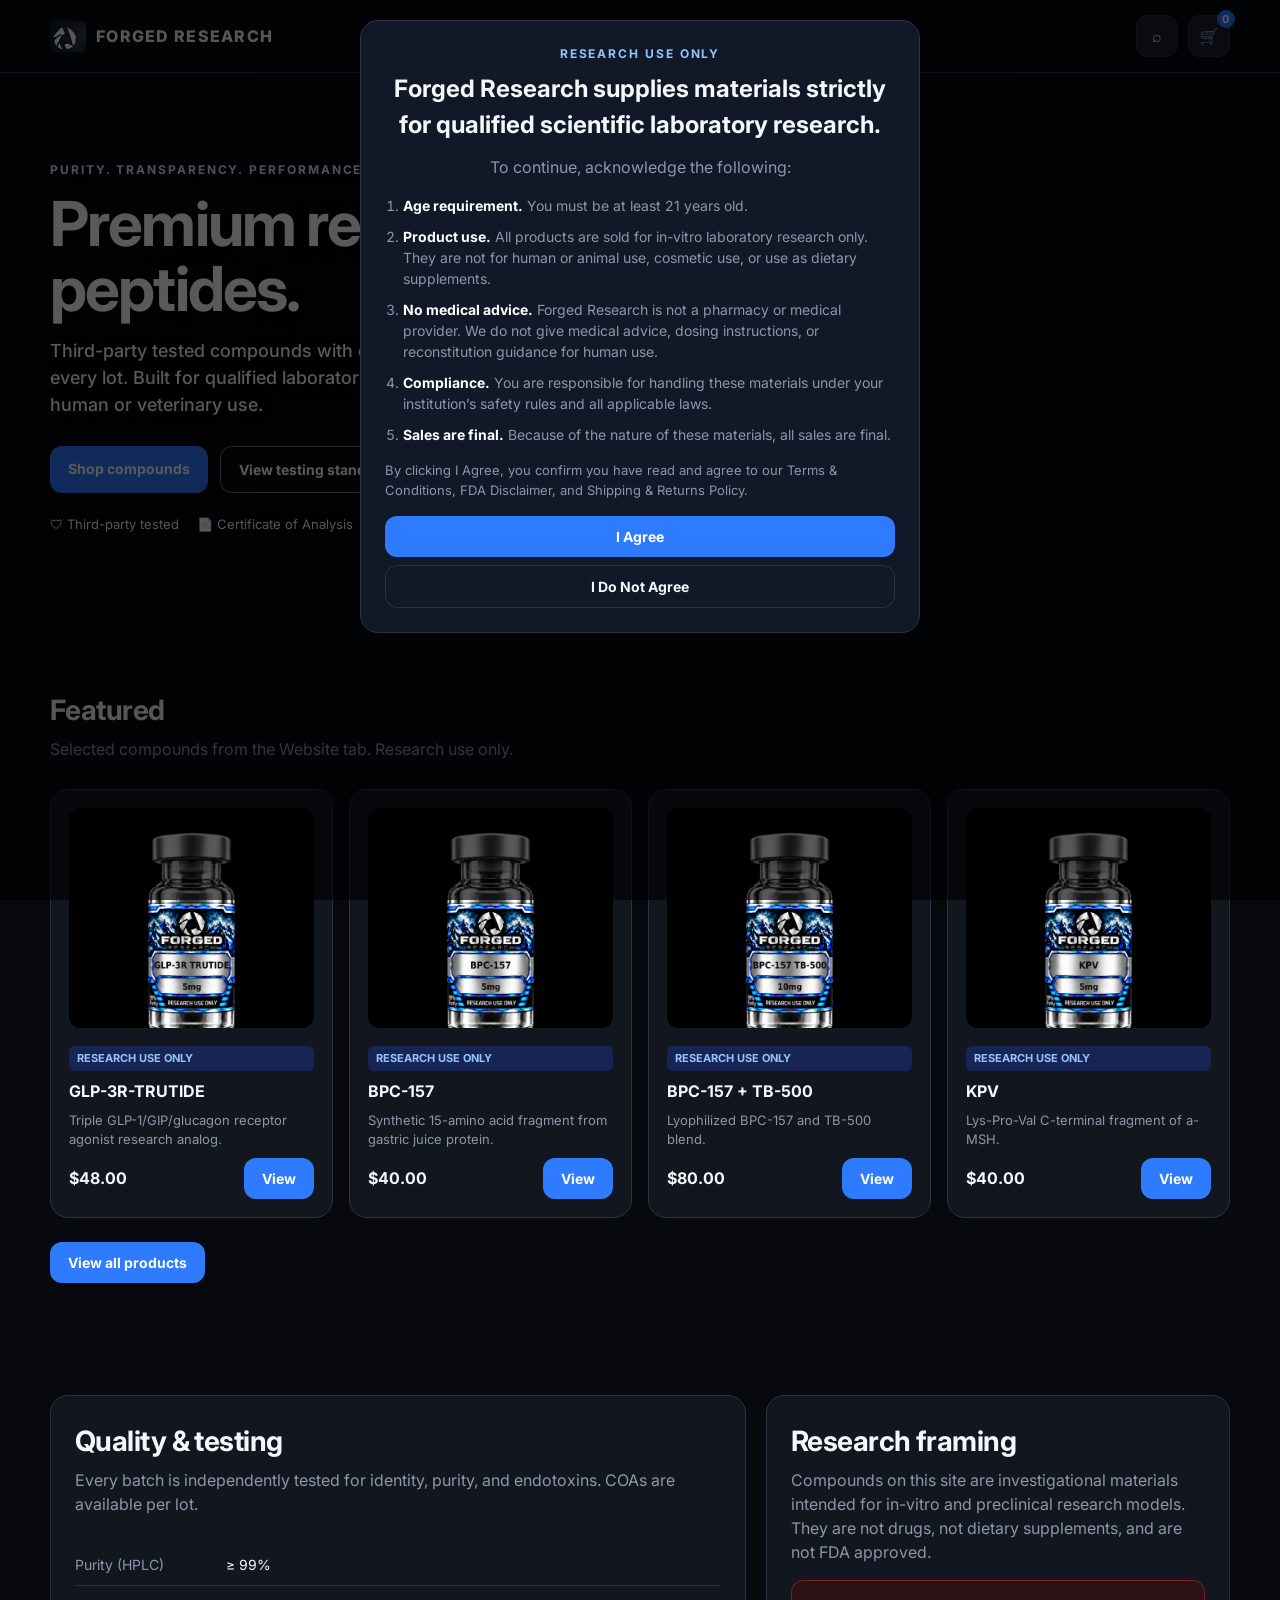
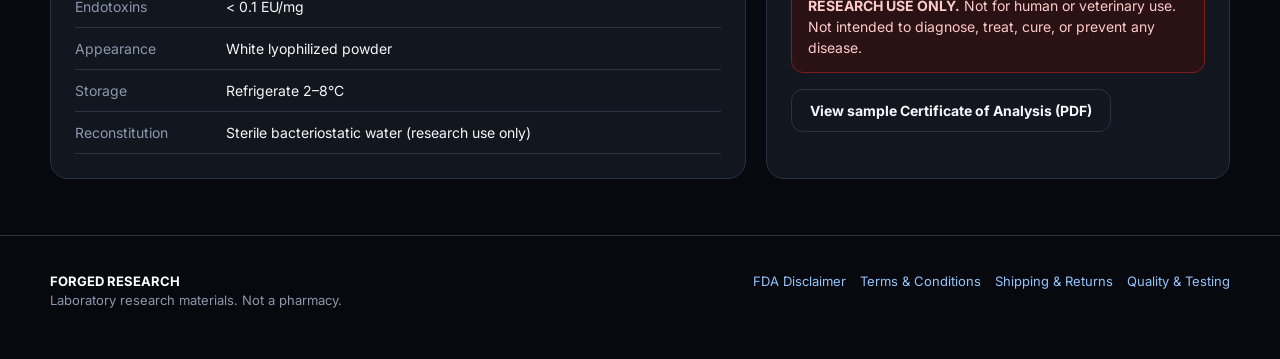
==== index.html @ ff2b48ba "Update index.html" ====
<!DOCTYPE html>
<html lang="en">
<head>
  <meta charset="UTF-8" />
  <meta name="viewport" content="width=device-width, initial-scale=1" />
  <title>Forged Research — Premium Research Peptides</title>
  <meta name="description" content="Third-party tested research peptides. For laboratory research use only." />
  <link rel="icon" href="assets/logo-mark.png" />
  <link rel="preconnect" href="https://fonts.googleapis.com" />
  <link href="https://fonts.googleapis.com/css2?family=Inter:wght@400;500;600;700;800&display=swap" rel="stylesheet" />
  <link rel="stylesheet" href="css/styles.css" />
</head>
<body>
  <header>
    <div class="wrap nav">
      <a class="brand" href="index.html">
        <img class="logo" src="assets/logo-mark.png" alt="Forged Research" />
        FORGED RESEARCH
      </a>
      <nav class="nav-links">
        <a href="#shop">Shop</a>
        <a href="quality.html">Quality</a>
        <a href="fda.html">Disclaimer</a>
        <a href="terms.html">Terms</a>
        <a href="shipping.html">Shipping</a>
      </nav>
      <div class="nav-actions">
        <button class="icon-btn" title="Search" type="button">⌕</button>
        <button class="icon-btn" id="cartBtn" title="Cart" type="button">
          🛒 <span class="cart-count" id="cartCount">0</span>
        </button>
      </div>
    </div>
  </header>

  <section class="hero">
    <div class="wrap hero-grid">
      <div>
        <div class="kicker">Purity. Transparency. Performance.</div>
        <h1>Premium research peptides.</h1>
        <p class="lede">Third-party tested compounds with certificates of analysis on every lot. Built for qualified laboratory research — not for human or veterinary use.</p>
        <div class="hero-cta">
          <a class="btn" href="#shop">Shop compounds</a>
          <a class="btn ghost" href="#testing">View testing standards</a>
        </div>
        <div class="trust">
          <span>🛡 Third-party tested</span>
          <span>📄 Certificate of Analysis</span>
          <span>📦 Discreet shipping</span>
        </div>
      </div>
    </div>
  </section>

  <section class="section" id="shop">
    <div class="wrap">
      <h2>Featured</h2>
      <p class="sub">Selected compounds from the Website tab. Research use only.</p>
      <div class="grid" id="featuredGrid"></div>
      <p style="margin-top:24px">
        <button class="btn" type="button" id="viewAllBtn">View all products</button>
      </p>
    </div>
  </section>

  <section class="section" id="catalog" hidden>
    <div class="wrap">
      <h2>Research catalog</h2>
      <p class="sub">Every active listing. All materials are for laboratory research only.</p>
      <div class="filters">
        <button class="chip active" data-filter="all" type="button">All</button>
        <button class="chip" data-filter="metabolic" type="button">Metabolic</button>
        <button class="chip" data-filter="recovery" type="button">Recovery</button>
        <button class="chip" data-filter="immune" type="button">Gut / Immune</button>
      </div>
      <div class="grid" id="productGrid"></div>
    </div>
  </section>

  <section class="section" id="testing">
    <div class="wrap info-grid">
      <div class="panel">
        <h2>Quality & testing</h2>
        <p class="sub">Every batch is independently tested for identity, purity, and endotoxins. COAs are available per lot.</p>
        <table class="specs">
          <tr><td>Purity (HPLC)</td><td>≥ 99%</td></tr>
          <tr><td>Endotoxins</td><td>&lt; 0.1 EU/mg</td></tr>
          <tr><td>Appearance</td><td>White lyophilized powder</td></tr>
          <tr><td>Storage</td><td>Refrigerate 2–8°C</td></tr>
          <tr><td>Reconstitution</td><td>Sterile bacteriostatic water (research use only)</td></tr>
        </table>
      </div>
      <div class="panel" id="research">
        <h2>Research framing</h2>
        <p class="muted">Compounds on this site are investigational materials intended for in-vitro and preclinical research models. They are not drugs, not dietary supplements, and are not FDA approved.</p>
        <div class="warn-box">
          <strong>RESEARCH USE ONLY.</strong> Not for human or veterinary use. Not intended to diagnose, treat, cure, or prevent any disease.
        </div>
        <button class="btn ghost" type="button">View sample Certificate of Analysis (PDF)</button>
      </div>
    </div>
  </section>

  <footer id="disclaimer">
    <div class="wrap foot">
      <div>
        <strong style="color:#fff">FORGED RESEARCH</strong><br />
        Laboratory research materials. Not a pharmacy.
      </div>
      <div class="policy-links">
        <a href="fda.html">FDA Disclaimer</a>
        <a href="terms.html">Terms &amp; Conditions</a>
        <a href="shipping.html">Shipping &amp; Returns</a>
        <a href="quality.html">Quality &amp; Testing</a>
      </div>
    </div>
  </footer>

  <div class="drawer-bg" id="drawerBg"></div>
  <aside class="drawer" id="drawer">
    <div class="drawer-h">
      <strong>Your cart</strong>
      <button class="icon-btn" id="closeCart" type="button">✕</button>
    </div>
    <div class="cart-items" id="cartItems"></div>
    <div class="drawer-foot">
      <div class="row" style="margin-bottom:8px">
        <span class="muted">Subtotal</span>
        <strong id="subtotal">$0.00</strong>
      </div>
      <p class="save cart-save" id="orderDiscount" hidden></p>
      <div class="row" style="margin:8px 0">
        <span class="muted">Shipping</span>
        <strong>Free</strong>
      </div>
      <div class="row" style="margin-bottom:12px">
        <span>Total</span>
        <strong id="orderTotal">$0.00</strong>
      </div>
      <button class="btn full" id="checkoutBtn" type="button">Proceed to checkout</button>
    </div>
  </aside>

  <div class="modal-bg" id="modal">
    <div class="modal">
      <h2 style="margin-bottom:8px">Important information</h2>
      <div class="warn-box">RESEARCH USE ONLY — not for human or veterinary use.</div>
      <p class="muted">These products are not intended to diagnose, treat, cure, or prevent any disease and have not been approved by the FDA.</p>
      <label class="check">
        <input type="checkbox" id="agree" />
        <span>I have read this information and confirm I am purchasing these products for research use only.</span>
      </label>
      <button class="btn full warn" id="agreeBtn" type="button">I agree & continue</button>
    </div>
  </div>

  <div class="modal-bg" id="productModal">
    <div class="modal product-modal">
      <div class="row" style="margin-bottom:12px">
        <h2 id="pmTitle" style="margin:0;font-size:28px">Product</h2>
        <button class="icon-btn" type="button" id="pmClose">✕</button>
      </div>
      <div class="pm-grid">
        <div class="pm-zoom"><img id="pmImg" class="pm-img" alt="" /></div>
        <div>
          <span class="tag">RESEARCH USE ONLY</span>
          <p class="muted" id="pmDesc" style="margin:12px 0"></p>
          <label class="muted" style="font-size:12px">Select size</label>
          <select class="size-select" id="pmSize" style="margin:8px 0 14px"></select>
          <div class="volume">
            <h3>Volume Discounts</h3>
            <div id="pmVol"></div>
          </div>
          <div class="qty-row">
            <span class="muted">Quantity:</span>
            <div class="stepper">
              <button type="button" id="pmMinus">−</button>
              <span id="pmQty">1</span>
              <button type="button" id="pmPlus">+</button>
            </div>
          </div>
          <div class="row" style="margin-top:14px">
            <strong id="pmLine">$0.00</strong>
            <button class="btn" type="button" id="pmAdd">Add to cart</button>
          </div>
        </div>
      </div>
    </div>
  </div>

  <div class="modal-bg gate" id="gateModal">
    <div class="modal">
      <div class="kicker" style="text-align:center">Research use only</div>
      <h2 style="margin:8px 0 12px;text-align:center">Forged Research supplies materials strictly for qualified scientific laboratory research.</h2>
      <p class="muted" style="text-align:center;margin-bottom:16px">To continue, acknowledge the following:</p>
      <ol class="gate-list">
        <li><strong>Age requirement.</strong> You must be at least 21 years old.</li>
        <li><strong>Product use.</strong> All products are sold for in-vitro laboratory research only. They are not for human or animal use, cosmetic use, or use as dietary supplements.</li>
        <li><strong>No medical advice.</strong> Forged Research is not a pharmacy or medical provider. We do not give medical advice, dosing instructions, or reconstitution guidance for human use.</li>
        <li><strong>Compliance.</strong> You are responsible for handling these materials under your institution’s safety rules and all applicable laws.</li>
        <li><strong>Sales are final.</strong> Because of the nature of these materials, all sales are final.</li>
      </ol>
      <p class="muted" style="font-size:13px;margin:16px 0">By clicking I Agree, you confirm you have read and agree to our
        <a href="terms.html">Terms &amp; Conditions</a>,
        <a href="fda.html">FDA Disclaimer</a>, and
        <a href="shipping.html">Shipping &amp; Returns Policy</a>.</p>
      <button class="btn full" type="button" id="gateAgree" onclick="sessionStorage.setItem('forgedGate','1');var g=document.getElementById('gateModal');if(g)g.classList.remove('open');">I Agree</button>
      <button class="btn ghost full" type="button" id="gateDecline" style="margin-top:8px" onclick="window.location.href='https://www.google.com'">I Do Not Agree</button>
    </div>
  </div>

  <div class="modal-bg" id="signupModal">
    <div class="modal">
      <h2 style="margin-bottom:8px">Join Forged Research</h2>
      <p class="muted">Get lot updates and new compound notices. Research use only.</p>
      <form id="signupForm" style="margin-top:16px">
        <input class="field" type="email" id="signupEmail" placeholder="Email address" required />
        <button class="btn full" type="submit" style="margin-top:12px">Sign up</button>
      </form>
      <button class="btn ghost full" type="button" id="signupLater" style="margin-top:8px">Not now</button>
    </div>
  </div>

  <script src="js/app.js"></script>
</body>
</html>
---- css/styles.css ----
/* Forged Research — locked styles */
:root {
  --void: #05070b;
  --bg: #07090e;
  --chrome: #0b0f16;
  --panel: #12171f;
  --panel-2: #1a2130;
  --line: #2a3344;
  --text: #f4f7fb;
  --muted: #8b97ab;
  --blue: #2f7bff;
  --blue-2: #1d6fea;
  --gold: #f5b942;
  --warn: #e11d2e;
}

* { box-sizing: border-box; margin: 0; padding: 0; }

body {
  font-family: Inter, system-ui, sans-serif;
  background: var(--bg);
  color: var(--text);
  line-height: 1.5;
}

a { color: inherit; text-decoration: none; }
img { max-width: 100%; display: block; }
.wrap { width: min(1180px, calc(100% - 32px)); margin-inline: auto; }

header {
  position: sticky;
  top: 0;
  z-index: 40;
  background: rgba(7, 9, 14, 0.86);
  backdrop-filter: blur(16px);
  border-bottom: 1px solid var(--line);
}

.nav {
  display: flex;
  align-items: center;
  justify-content: space-between;
  height: 72px;
}

.brand {
  display: flex;
  align-items: center;
  gap: 10px;
  font-weight: 800;
  letter-spacing: 0.08em;
}

.logo {
  width: 36px;
  height: 36px;
  object-fit: contain;
  background: #0b0f16;
  border-radius: 9px;
}

/* Card photo sits in .vial-zoom. That frame clips the 1.2 zoom so it cannot cover the name. */
.vial-zoom {
  height: 220px;
  overflow: hidden;
  border-radius: 12px;
  background: #0b0f16;
  margin: 0 0 10px;
}
.vial-img {
  width: 100%;
  height: 220px;
  max-width: none;
  object-fit: cover;
  object-position: center 42%;
  transform: scale(1);
  transform-origin: center 42%;
  margin: 0;
  border-radius: 0;
  background: #0b0f16;
  display: block;
}
.product .vial-img {
  width: 100%;
  height: 220px;
  margin: 0;
}

.nav-links {
  display: flex;
  gap: 28px;
  color: var(--muted);
  font-weight: 500;
}

.nav-links a:hover { color: #fff; }

.nav-actions {
  display: flex;
  gap: 10px;
  align-items: center;
}

.icon-btn,
.btn {
  border: 0;
  cursor: pointer;
  font-family: inherit;
}

.icon-btn {
  background: var(--panel-2);
  color: #fff;
  width: 42px;
  height: 42px;
  border-radius: 12px;
  border: 1px solid var(--line);
  font-size: 16px;
  position: relative;
}

.cart-count {
  position: absolute;
  top: -6px;
  right: -6px;
  background: var(--blue);
  color: #fff;
  font-size: 11px;
  font-weight: 700;
  min-width: 18px;
  height: 18px;
  border-radius: 99px;
  display: grid;
  place-items: center;
}

.btn {
  background: var(--blue);
  color: #fff;
  font-weight: 700;
  padding: 12px 18px;
  border-radius: 12px;
  font-size: 14px;
}

.btn:hover { background: var(--blue-2); }

.btn.ghost {
  background: transparent;
  border: 1px solid var(--line);
  color: var(--text);
}

.btn.full { width: 100%; }
.btn.warn { background: #b91c1c; }

.hero {
  position: relative;
  overflow: hidden;
  padding: 88px 0 72px;
  min-height: 560px;
  background-color: #05070b;
  background-image:
    linear-gradient(90deg, rgba(5,7,11,.82) 0%, rgba(5,7,11,.45) 36%, rgba(5,7,11,.12) 62%, rgba(5,7,11,.06) 100%),
    url("https://mako-burn-e.github.io/Forged-Research/assets/hero-mountains.jpg");
  background-repeat: no-repeat;
  background-position: center center;
  background-size: cover;
}

.hero::after {
  content: "";
  position: absolute;
  inset: auto 0 0 0;
  height: 90px;
  background: linear-gradient(180deg, transparent, var(--bg));
  pointer-events: none;
}

.hero .wrap { position: relative; z-index: 1; }

.hero-grid {
  display: grid;
  grid-template-columns: minmax(0, 640px);
  gap: 40px;
  align-items: center;
}

.hero .vials { display: none; }

.hero h1 {
  color: #fff;
  text-shadow: 0 2px 18px rgba(0, 0, 0, 0.75);
}

.hero .lede {
  color: #fff;
  font-weight: 500;
  text-shadow: 0 2px 14px rgba(0, 0, 0, 0.8);
}

.hero .kicker {
  color: #dbe8ff;
  text-shadow: 0 1px 10px rgba(0, 0, 0, 0.7);
}

.hero .trust {
  color: #f3f6fb;
  text-shadow: 0 1px 10px rgba(0, 0, 0, 0.7);
}

.hero .btn.ghost {
  background: rgba(7, 9, 14, 0.7);
  border-color: rgba(255, 255, 255, 0.4);
  color: #fff;
}

.kicker {
  color: #93c5fd;
  font-weight: 700;
  letter-spacing: 0.16em;
  font-size: 12px;
  text-transform: uppercase;
}

h1 {
  font-size: clamp(36px, 5vw, 62px);
  line-height: 1.05;
  letter-spacing: -0.03em;
  margin: 12px 0 16px;
}

.lede {
  color: var(--muted);
  font-size: 18px;
  max-width: 540px;
}

.hero-cta {
  display: flex;
  gap: 12px;
  margin: 28px 0 22px;
  flex-wrap: wrap;
}

.trust {
  display: flex;
  gap: 18px;
  flex-wrap: wrap;
  color: var(--muted);
  font-size: 13px;
}

.trust span {
  display: flex;
  align-items: center;
  gap: 6px;
}

.vials {
  display: grid;
  grid-template-columns: 1fr 1fr;
  gap: 16px;
}

.vial-card {
  background: linear-gradient(180deg, #1a2230, #10151e);
  border: 1px solid var(--line);
  border-radius: 20px;
  padding: 22px;
  text-align: center;
}

.section { padding: 56px 0; }

.section h2 {
  font-size: 28px;
  letter-spacing: -0.02em;
  margin-bottom: 6px;
}

.sub {
  color: var(--muted);
  margin-bottom: 28px;
}

.filters {
  display: flex;
  gap: 8px;
  flex-wrap: wrap;
  margin-bottom: 22px;
}

.chip {
  background: var(--panel);
  border: 1px solid var(--line);
  color: var(--muted);
  padding: 8px 14px;
  border-radius: 999px;
  cursor: pointer;
  font-weight: 600;
  font-size: 13px;
}

.chip.active,
.chip:hover {
  background: #1d4ed8;
  border-color: #1d4ed8;
  color: #fff;
}

.grid {
  display: grid;
  grid-template-columns: repeat(4, 1fr);
  gap: 16px;
}

.product {
  background: var(--panel);
  border: 1px solid var(--line);
  border-radius: 18px;
  padding: 18px;
  display: flex;
  flex-direction: column;
  gap: 8px;
}

.tag {
  display: inline-block;
  background: #172554;
  color: #93c5fd;
  font-size: 11px;
  font-weight: 700;
  padding: 4px 8px;
  border-radius: 6px;
}

.stars { color: var(--gold); font-size: 13px; }

.row {
  display: flex;
  justify-content: space-between;
  align-items: center;
  gap: 8px;
}

.muted { color: var(--muted); }

.info-grid {
  display: grid;
  grid-template-columns: 1.2fr 0.8fr;
  gap: 20px;
}

.panel {
  background: var(--panel);
  border: 1px solid var(--line);
  border-radius: 18px;
  padding: 24px;
}

.warn-box {
  background: #2a1214;
  border: 1px solid #7f1d1d;
  color: #fecaca;
  border-radius: 12px;
  padding: 14px 16px;
  margin: 16px 0;
  font-size: 14px;
}

.specs {
  width: 100%;
  border-collapse: collapse;
  font-size: 14px;
}

.specs td {
  padding: 10px 0;
  border-bottom: 1px solid var(--line);
}

.specs td:first-child { color: var(--muted); }

footer {
  border-top: 1px solid var(--line);
  padding: 36px 0 48px;
  color: var(--muted);
  font-size: 13px;
}

.foot {
  display: flex;
  justify-content: space-between;
  gap: 24px;
  flex-wrap: wrap;
}

.drawer-bg {
  position: fixed;
  inset: 0;
  background: rgba(0, 0, 0, 0.55);
  display: none;
  z-index: 50;
}

.drawer {
  position: fixed;
  top: 0;
  right: 0;
  width: min(420px, 100%);
  height: 100%;
  background: #0d121b;
  border-left: 1px solid var(--line);
  z-index: 60;
  transform: translateX(100%);
  transition: 0.25s ease;
  display: flex;
  flex-direction: column;
}

.drawer.open { transform: none; }
.drawer-bg.open { display: block; }

.drawer-h {
  display: flex;
  justify-content: space-between;
  align-items: center;
  padding: 18px 20px;
  border-bottom: 1px solid var(--line);
}

.cart-items {
  padding: 16px 20px;
  flex: 1;
  overflow: auto;
}

.cart-line {
  display: flex;
  justify-content: space-between;
  gap: 12px;
  padding: 12px 0;
  border-bottom: 1px solid var(--line);
}

.qty {
  display: flex;
  align-items: center;
  gap: 8px;
}

.qty button {
  width: 26px;
  height: 26px;
  border-radius: 8px;
  background: var(--panel-2);
  color: #fff;
  border: 1px solid var(--line);
  cursor: pointer;
}

.drawer-foot {
  padding: 16px 20px 24px;
  border-top: 1px solid var(--line);
}

.modal-bg {
  position: fixed;
  inset: 0;
  background: rgba(0, 0, 0, 0.65);
  display: none;
  z-index: 70;
  place-items: center;
  padding: 20px;
}

.modal-bg.open { display: grid; }

.modal {
  width: min(520px, 100%);
  background: #111827;
  border: 1px solid var(--line);
  border-radius: 18px;
  padding: 24px;
}

.check {
  display: flex;
  gap: 10px;
  align-items: flex-start;
  margin: 16px 0;
  font-size: 14px;
  color: var(--muted);
}

@media (max-width: 960px) {
  .hero-grid,
  .info-grid { grid-template-columns: 1fr; }
  .nav-links { display: none; }
  .grid { grid-template-columns: 1fr 1fr; }
}

@media (max-width: 900px) {
  .hero {
    background-position: left center;
    min-height: 520px;
  }
}

@media (max-width: 560px) {
  .grid { grid-template-columns: 1fr; }
  .hero { background-position: 12% center; }
}

.size-select {
  background: #0b0f16;
  color: #fff;
  border: 1px solid var(--line);
  border-radius: 10px;
  padding: 8px 10px;
  font: inherit;
  font-size: 13px;
  width: 100%;
}

.volume { margin-top: 10px; display: grid; gap: 6px; }
.volume h3 { font-size: 13px; font-weight: 700; }
.vrow {
  display: flex;
  justify-content: space-between;
  gap: 8px;
  padding: 8px 10px;
  border: 1px solid var(--line);
  border-radius: 10px;
  font-size: 12px;
  background: #0b0f16;
}
.vrow.active { border-color: #2f7bff; background: #17315f; }
.save { color: #f5b942; font-weight: 700; }
.qty-row { display: flex; justify-content: space-between; align-items: center; margin-top: 10px; }
.stepper { display: flex; align-items: center; gap: 8px; }
.stepper button {
  width: 28px;
  height: 28px;
  border-radius: 8px;
  border: 1px solid var(--line);
  background: var(--panel-2);
  color: #fff;
  cursor: pointer;
}

.recommend {
  margin: 0 20px 12px;
  padding: 14px;
  border: 1px solid var(--line);
  border-radius: 14px;
  background: #0b0f16;
}

.field {
  width: 100%;
  background: #0b0f16;
  color: #fff;
  border: 1px solid var(--line);
  border-radius: 12px;
  padding: 12px 14px;
  font: inherit;
}

.product { cursor: pointer; }
.product-modal {
  width: min(860px, calc(100vw - 32px));
  max-height: calc(100vh - 32px);
  overflow: auto;
}
.pm-grid {
  display: grid;
  grid-template-columns: auto 1fr;
  gap: 28px;
  align-items: start;
}
/* View panel photo sits in .pm-zoom. That frame clips the 1.4 zoom. */
.pm-zoom {
  width: 220px;
  height: 280px;
  overflow: hidden;
  border-radius: 12px;
  background: #0b0f16;
  margin-inline: auto;
}
.pm-img {
  width: 100%;
  height: 280px;
  max-width: none;
  max-height: none;
  object-fit: cover;
  object-position: center 42%;
  transform: scale(1.2);
  transform-origin: center 42%;
  margin: 0;
  border-radius: 0;
  background: #0b0f16;
  display: block;
}
@media (max-width: 700px) {
  .pm-grid { grid-template-columns: 1fr; }
  .pm-zoom { width: min(220px, 100%); height: 240px; }
  .pm-img { width: 100%; height: 240px; margin: 0; }
  .product-modal { padding: 16px; }
}

.card-desc {
  color: var(--muted);
  font-size: 13px;
  display: -webkit-box;
  -webkit-line-clamp: 2;
  -webkit-box-orient: vertical;
  overflow: hidden;
  min-height: 2.6em;
}

.policy h1 { margin-bottom: 8px; }
.policy h2 { font-size: 18px; margin: 22px 0 8px; }
.policy p, .policy li { color: var(--muted); line-height: 1.6; }
.policy a { color: #93c5fd; text-decoration: underline; }
.policy-links { display: flex; flex-wrap: wrap; gap: 14px; }
.policy-links a { color: #93c5fd; }
.gate-list { padding-left: 18px; color: var(--muted); display: grid; gap: 10px; font-size: 14px; }
.gate-list strong { color: #fff; }

.modal-bg.gate {
  align-items: start;
  overflow: auto;
}
.gate .modal,
#gateModal .modal {
  width: min(560px, 100%);
  max-height: calc(100dvh - 24px);
  overflow: auto;
}
.drawer { font-size: 75%; }
.cart-line { align-items: center; }
.cart-main { flex: 1; min-width: 0; }
.cart-controls { display: flex; align-items: center; gap: 8px; margin-left: auto; }
.cart-controls button {
  width: 28px; height: 28px; border-radius: 8px;
  border: 1px solid var(--line); background: var(--panel-2); color: #fff; cursor: pointer;
}
.cart-x { color: #e11d2e !important; font-size: 18px; font-weight: 700; background: transparent !important; border: 0 !important; }
.cart-line-price { margin-left: 10px; white-space: nowrap; }
.cart-save { font-size: 13px; }
.cart-note { margin-top: 12px; font-size: 13px; }
.cart-total-save { margin-top: 6px; text-align: right; }
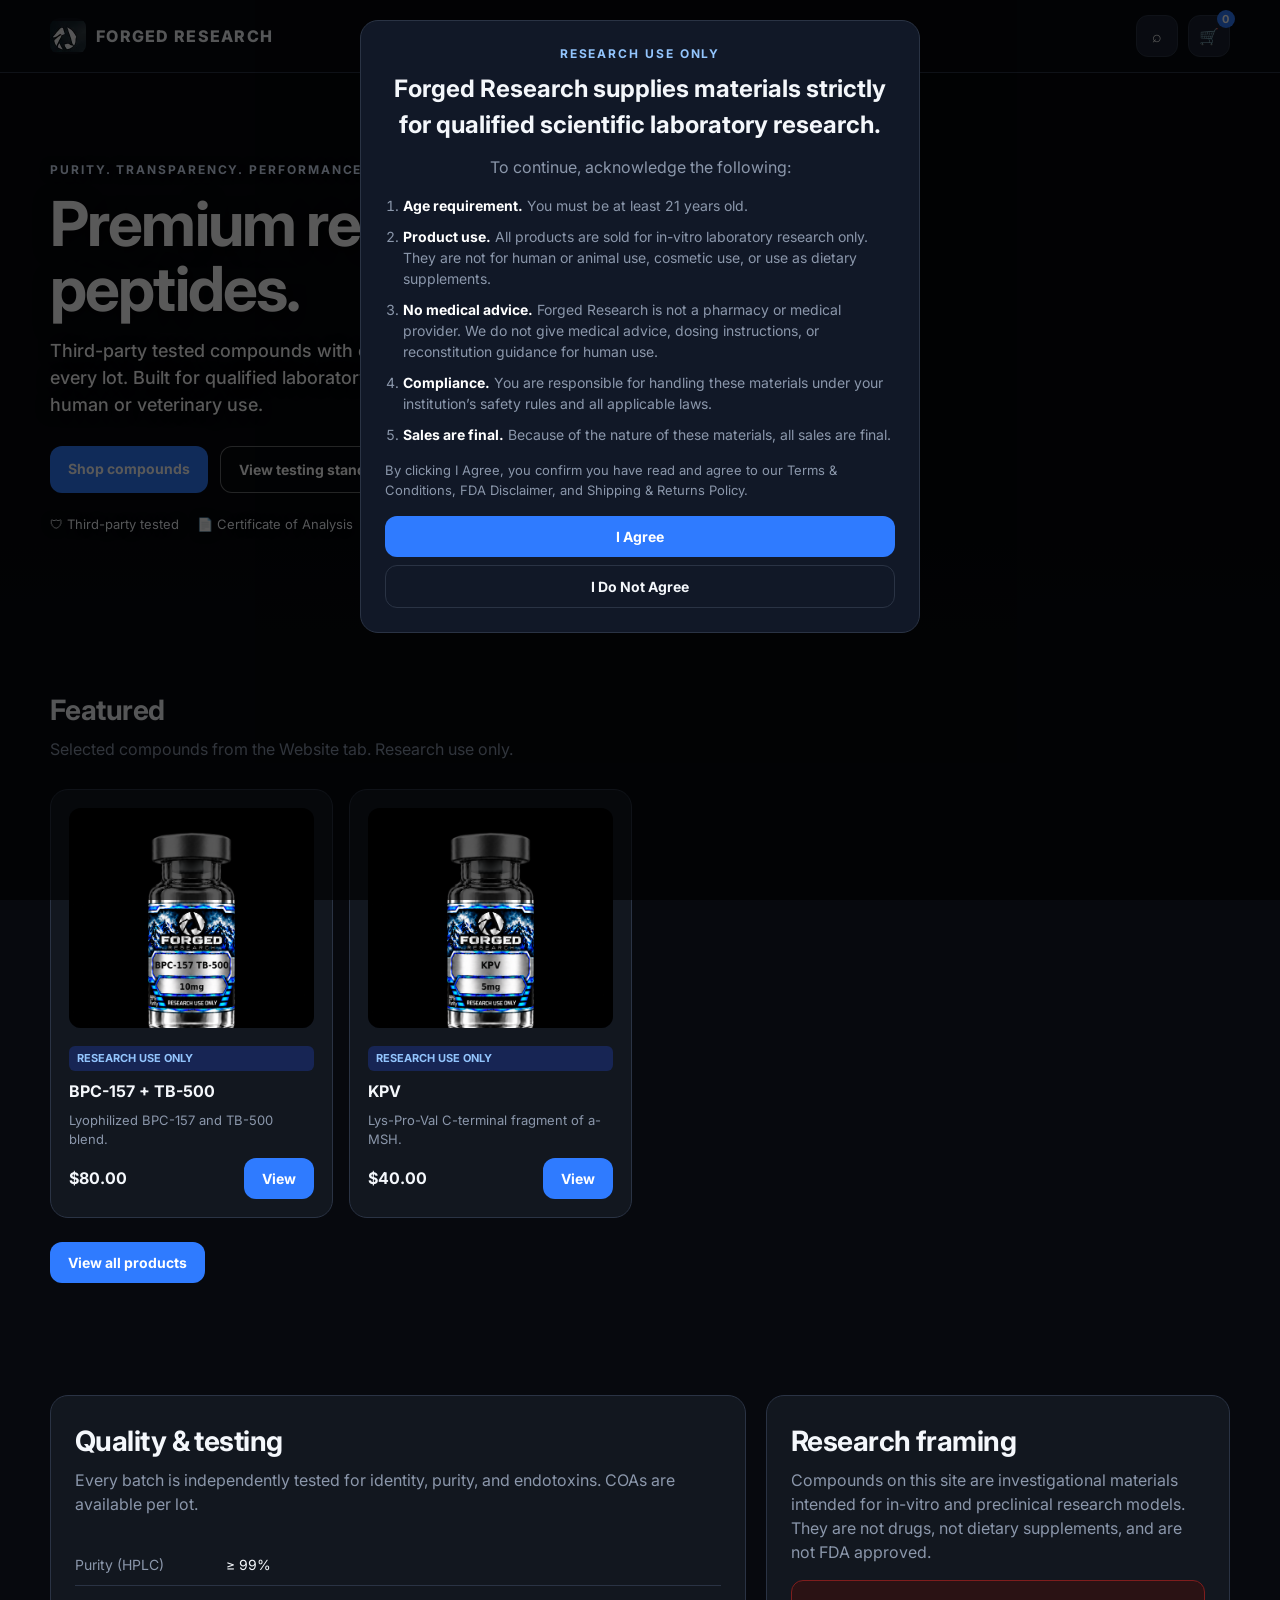
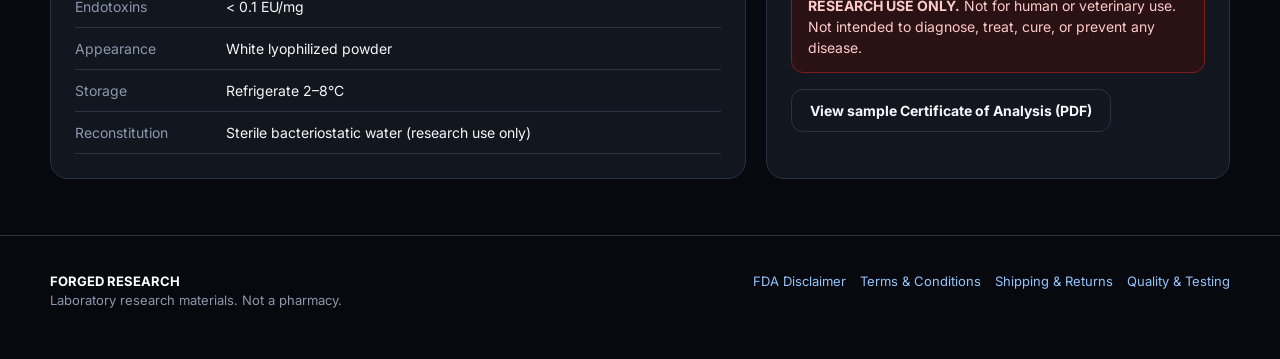
==== commit 2f6353bf: "Update index.html" ====
--- a/index.html
+++ b/index.html
@@ -9,6 +9,15 @@
   <link rel="preconnect" href="https://fonts.googleapis.com" />
   <link href="https://fonts.googleapis.com/css2?family=Inter:wght@400;500;600;700;800&display=swap" rel="stylesheet" />
   <link rel="stylesheet" href="css/styles.css" />
+  <style>
+    .drawer { font-size: 13px; }
+    .cart-line { display: block; padding: 14px 0; }
+    .cart-line .row { align-items: start; }
+    .cart-controls { margin: 8px 0 0; }
+    .cart-line-price { margin: 0; font-size: 13px; }
+    .drawer-foot .save, .drawer-foot .save strong { color: #f5b942; }
+    .drawer-foot .total-row { font-size: 15px; font-weight: 800; margin-top: 8px; padding-top: 10px; border-top: 1px solid #2a3344; }
+  </style>
 </head>
 <body>
   <header>
@@ -128,12 +137,19 @@
         <span class="muted">Subtotal</span>
         <strong id="subtotal">$0.00</strong>
       </div>
-      <p class="save cart-save" id="orderDiscount" hidden></p>
+      <div class="row save" id="extraRow" hidden style="margin-bottom:8px">
+        <span>Additional 30% savings</span>
+        <strong id="extraSavings">$0.00</strong>
+      </div>
+      <div class="row save" id="totalSaveRow" hidden style="margin-bottom:8px">
+        <span>Total savings on this order</span>
+        <strong id="totalSavings">$0.00</strong>
+      </div>
       <div class="row" style="margin:8px 0">
         <span class="muted">Shipping</span>
         <strong>Free</strong>
       </div>
-      <div class="row" style="margin-bottom:12px">
+      <div class="row total-row" style="margin-bottom:12px">
         <span>Total</span>
         <strong id="orderTotal">$0.00</strong>
       </div>
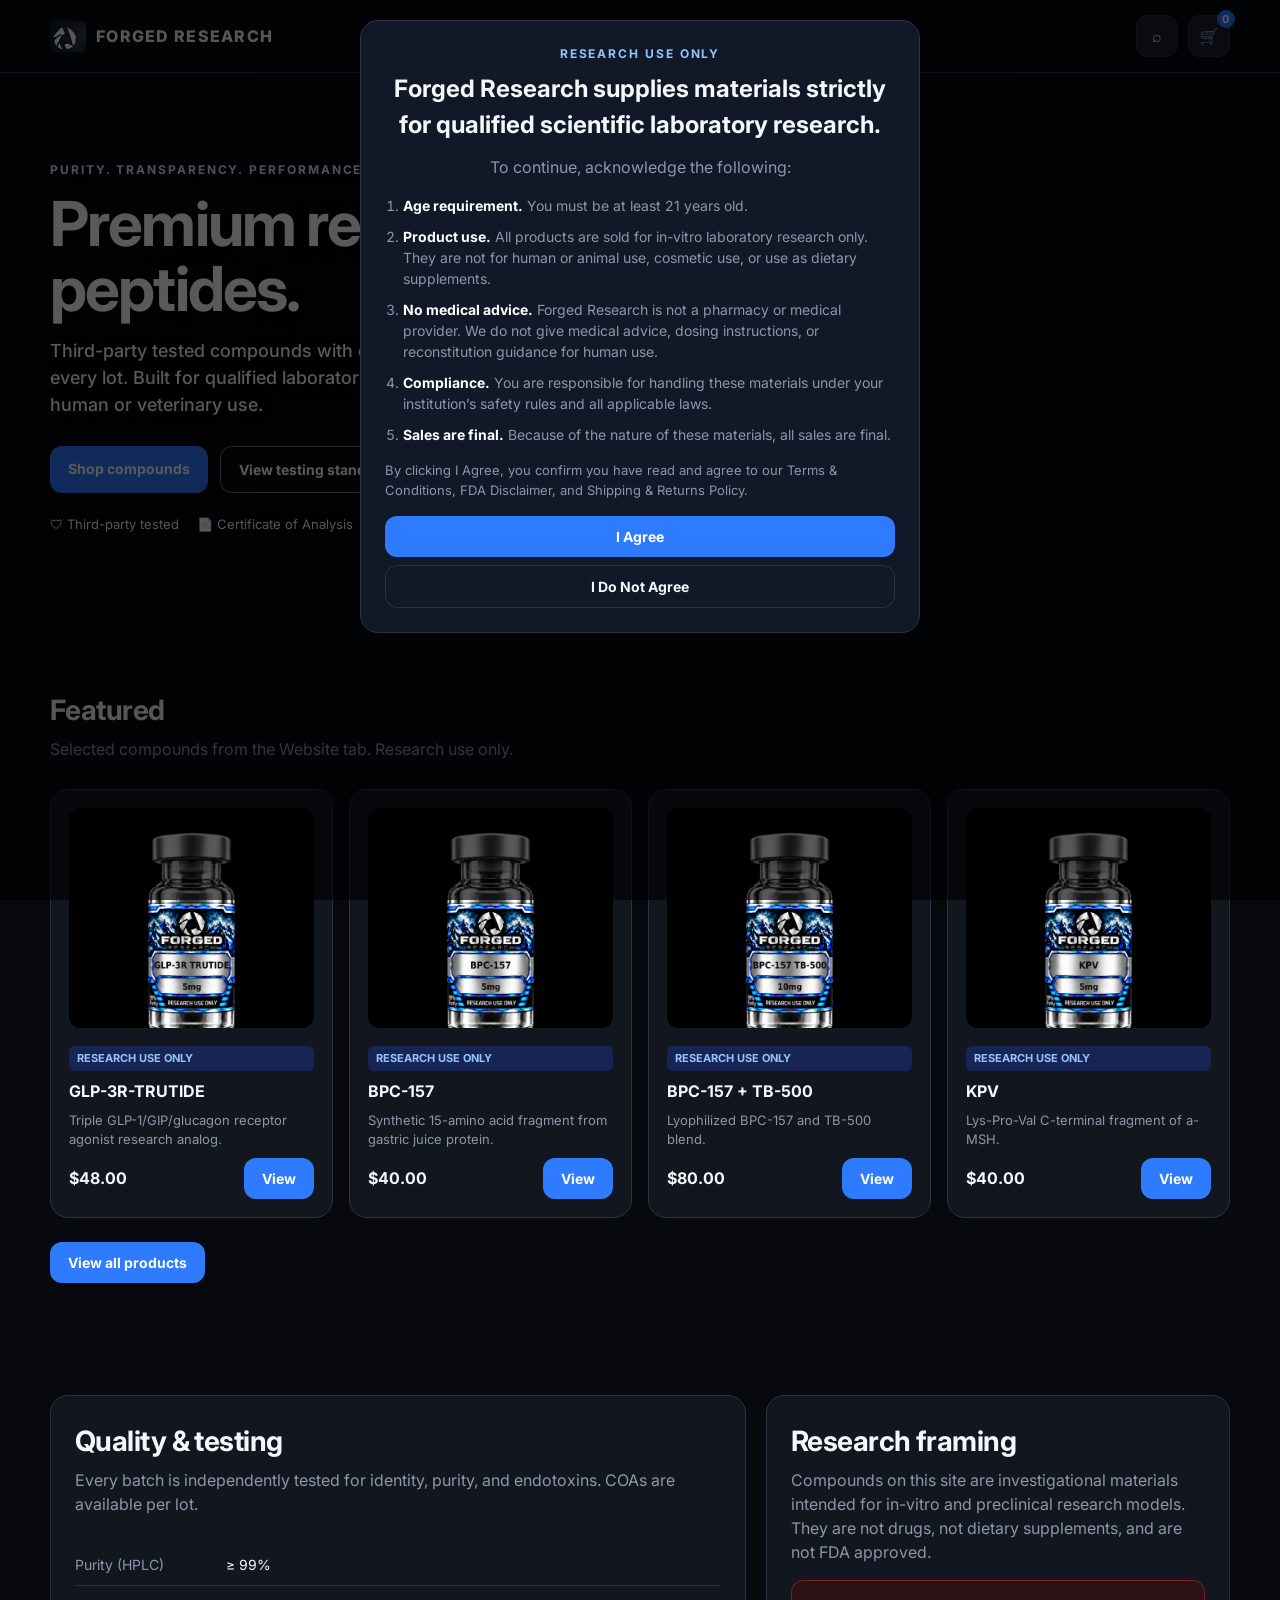
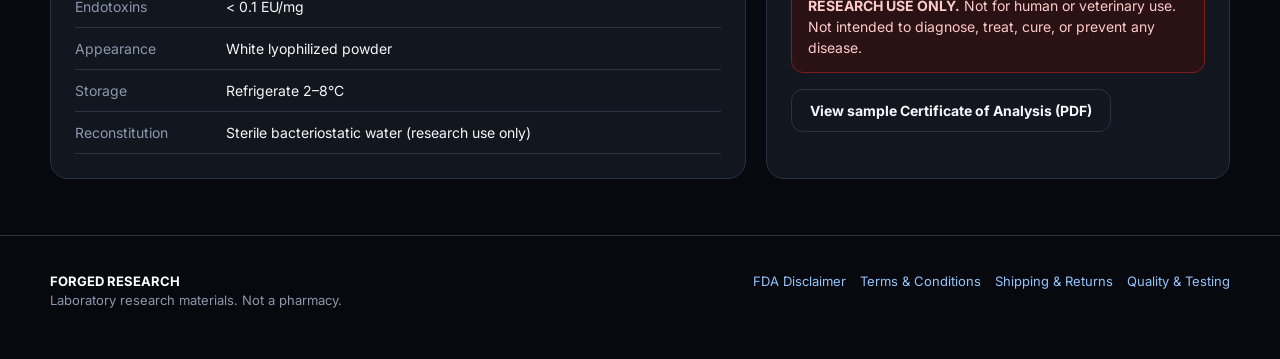
==== commit fed91265: "Update index.html" ====
--- a/index.html
+++ b/index.html
@@ -10,13 +10,13 @@
   <link href="https://fonts.googleapis.com/css2?family=Inter:wght@400;500;600;700;800&display=swap" rel="stylesheet" />
   <link rel="stylesheet" href="css/styles.css" />
   <style>
-    .drawer { font-size: 13px; }
-    .cart-line { display: block; padding: 14px 0; }
+    .drawer { font-size: 11px; }
+    .cart-line { display: block; padding: 12px 0; }
     .cart-line .row { align-items: start; }
     .cart-controls { margin: 8px 0 0; }
-    .cart-line-price { margin: 0; font-size: 13px; }
+    .cart-line-price { margin: 0; font-size: 11px; }
     .drawer-foot .save, .drawer-foot .save strong { color: #f5b942; }
-    .drawer-foot .total-row { font-size: 15px; font-weight: 800; margin-top: 8px; padding-top: 10px; border-top: 1px solid #2a3344; }
+    .drawer-foot .total-row { font-size: 13px; font-weight: 800; margin-top: 8px; padding-top: 10px; border-top: 1px solid #2a3344; }
   </style>
 </head>
 <body>
@@ -133,6 +133,7 @@
     </div>
     <div class="cart-items" id="cartItems"></div>
     <div class="drawer-foot">
+      <p class="muted cart-note" style="margin:0 0 12px">Mix and match. 3 products, 10 vials total, maximum cart discount.</p>
       <div class="row" style="margin-bottom:8px">
         <span class="muted">Subtotal</span>
         <strong id="subtotal">$0.00</strong>
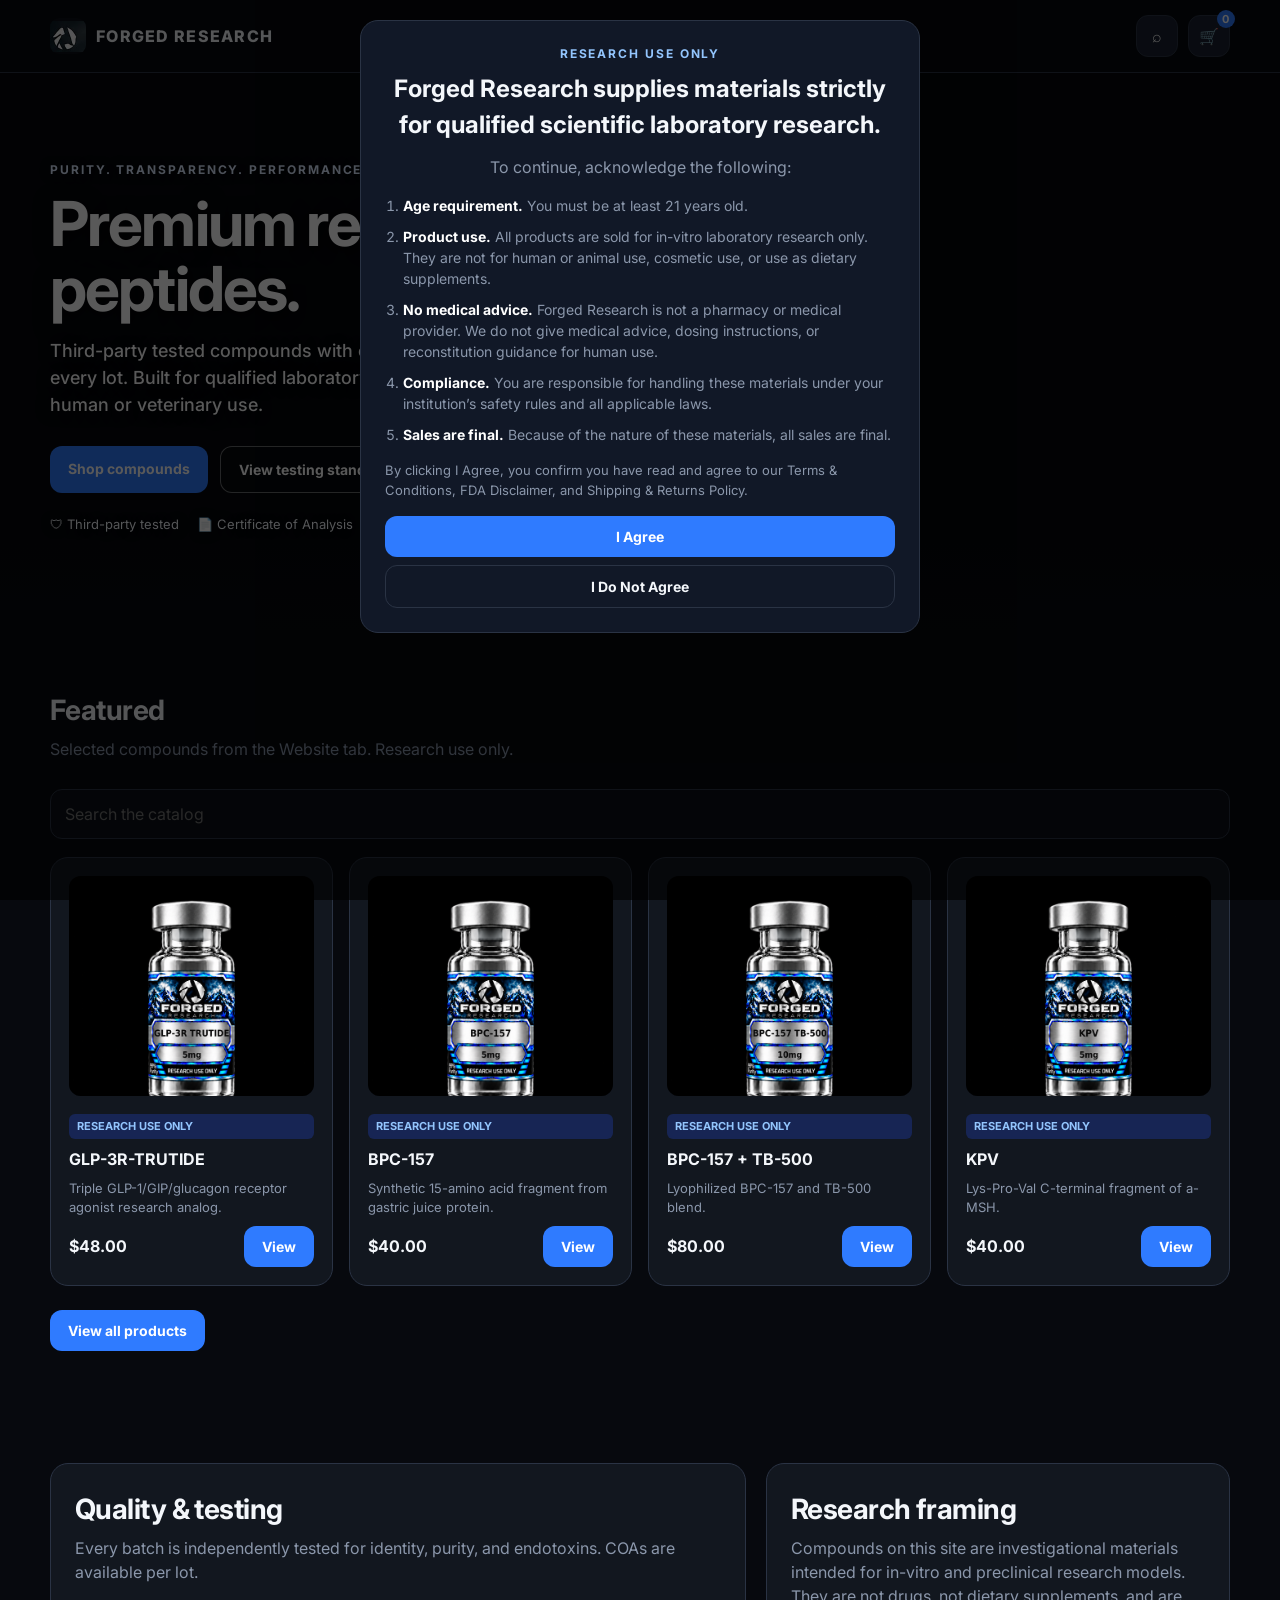
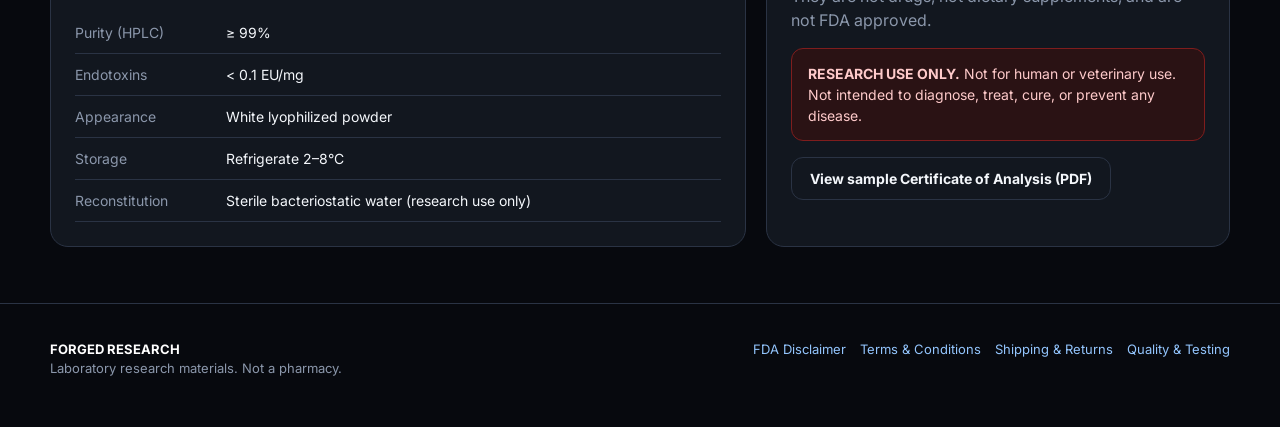
==== commit 4e53abed: "Update index.html" ====
--- a/index.html
+++ b/index.html
@@ -10,13 +10,13 @@
   <link href="https://fonts.googleapis.com/css2?family=Inter:wght@400;500;600;700;800&display=swap" rel="stylesheet" />
   <link rel="stylesheet" href="css/styles.css" />
   <style>
-    .drawer { font-size: 11px; }
-    .cart-line { display: block; padding: 12px 0; }
+    .drawer { font-size: 13px; }
+    .cart-line { display: block; padding: 14px 0; }
     .cart-line .row { align-items: start; }
     .cart-controls { margin: 8px 0 0; }
-    .cart-line-price { margin: 0; font-size: 11px; }
+    .cart-line-price { margin: 0; font-size: 13px; }
     .drawer-foot .save, .drawer-foot .save strong { color: #f5b942; }
-    .drawer-foot .total-row { font-size: 13px; font-weight: 800; margin-top: 8px; padding-top: 10px; border-top: 1px solid #2a3344; }
+    .drawer-foot .total-row { font-size: 15px; font-weight: 800; margin-top: 8px; padding-top: 10px; border-top: 1px solid #2a3344; }
   </style>
 </head>
 <body>
@@ -65,6 +65,7 @@
     <div class="wrap">
       <h2>Featured</h2>
       <p class="sub">Selected compounds from the Website tab. Research use only.</p>
+      <input class="field" id="catalogSearch" type="search" placeholder="Search the catalog" style="margin:0 0 18px" />
       <div class="grid" id="featuredGrid"></div>
       <p style="margin-top:24px">
         <button class="btn" type="button" id="viewAllBtn">View all products</button>
@@ -133,7 +134,6 @@
     </div>
     <div class="cart-items" id="cartItems"></div>
     <div class="drawer-foot">
-      <p class="muted cart-note" style="margin:0 0 12px">Mix and match. 3 products, 10 vials total, maximum cart discount.</p>
       <div class="row" style="margin-bottom:8px">
         <span class="muted">Subtotal</span>
         <strong id="subtotal">$0.00</strong>
